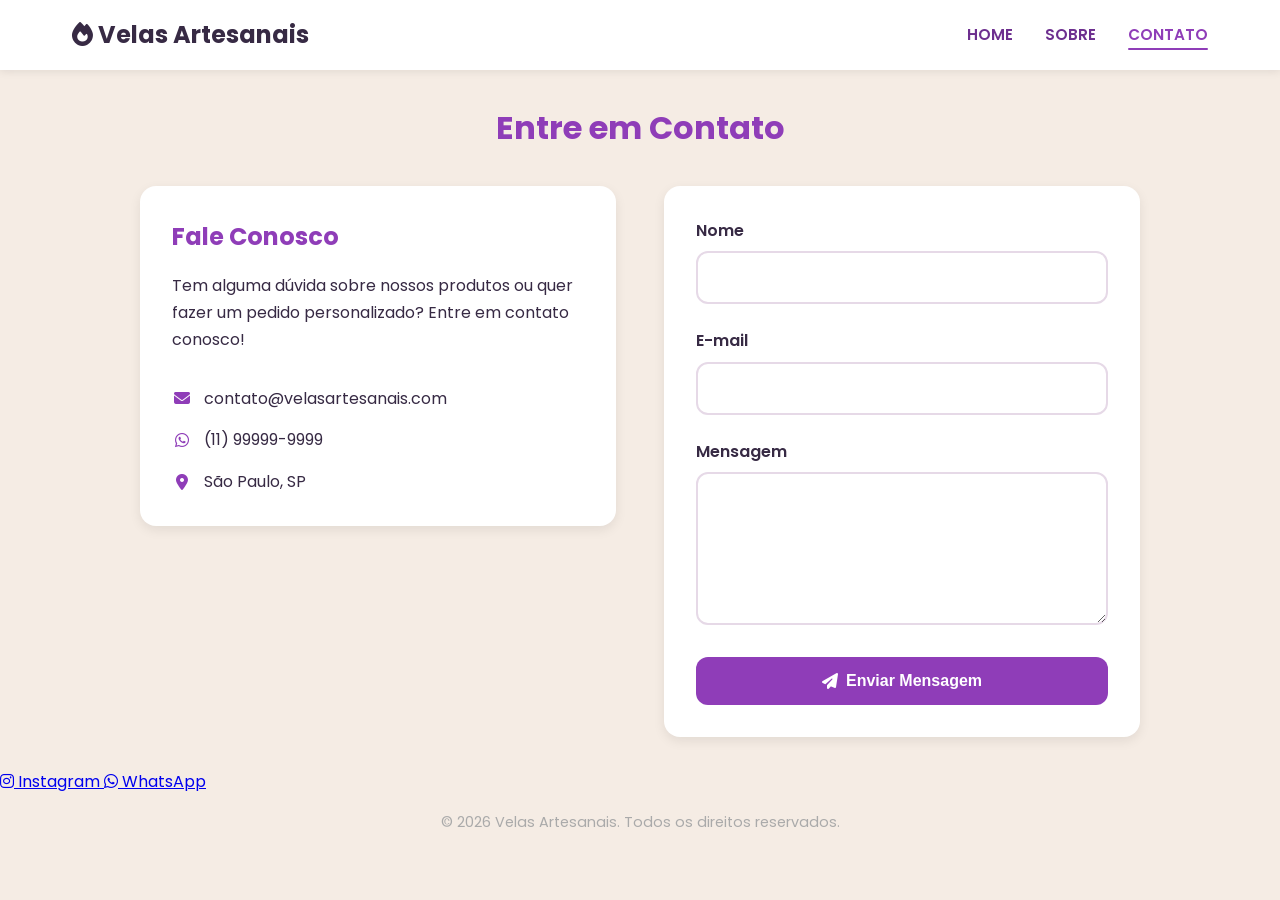
==== frontend/contato.html @ d7a277a2 "Add files via upload" ====
<!DOCTYPE html>
<html lang="pt-BR">
<head>
    <meta charset="UTF-8">
    <meta name="viewport" content="width=device-width, initial-scale=1.0">
    <title>Contato - Velas Artesanais</title>
    <link rel="preconnect" href="https://fonts.googleapis.com">
    <link rel="preconnect" href="https://fonts.gstatic.com" crossorigin>
    <link href="https://fonts.googleapis.com/css2?family=Poppins:wght@400;500;600;700&display=swap" rel="stylesheet">
    <link rel="stylesheet" href="./style/styles.css">
    <link rel="stylesheet" href="https://cdnjs.cloudflare.com/ajax/libs/font-awesome/6.4.0/css/all.min.css">
</head>
<body>
    <!-- Header -->
    <header class="site-header">
        <nav class="navigation-bar">
            <!-- Logo (lado esquerdo) -->
            <div class="logo-container">
                <h1 class="site-logo">
                    <i class="fas fa-fire"></i> Velas Artesanais
                </h1>
            </div>

            <!-- Navegação (lado direito) -->
            <ul class="nav-links">
                <li><a href="index.html" class="nav-link">HOME</a></li>
                <li><a href="sobre.html" class="nav-link">SOBRE</a></li>
                <li><a href="contato.html" class="nav-link active">CONTATO</a></li>
            </ul>
        </nav>
    </header>

    <!-- Main Content -->
    <main class="site-main">
        <!-- Seção Contato -->
        <section class="contact-section">
            <h1 class="section-title">Entre em Contato</h1>

            <div class="contact-content">
                <div class="contact-info">
                    <h2>Fale Conosco</h2>
                    <p>Tem alguma dúvida sobre nossos produtos ou quer fazer um pedido personalizado? Entre em contato conosco!</p>

                    <div class="contact-details">
                        <div class="contact-item">
                            <i class="fas fa-envelope"></i>
                            <span>contato@velasartesanais.com</span>
                        </div>
                        <div class="contact-item">
                            <i class="fab fa-whatsapp"></i>
                            <span>(11) 99999-9999</span>
                        </div>
                        <div class="contact-item">
                            <i class="fas fa-map-marker-alt"></i>
                            <span>São Paulo, SP</span>
                        </div>
                    </div>
                </div>

                <form class="contact-form" id="contact-form">
                    <div class="form-group">
                        <label for="name">Nome</label>
                        <input type="text" id="name" name="name" required>
                    </div>

                    <div class="form-group">
                        <label for="email">E-mail</label>
                        <input type="email" id="email" name="email" required>
                    </div>

                    <div class="form-group">
                        <label for="message">Mensagem</label>
                        <textarea id="message" name="message" rows="5" required></textarea>
                    </div>

                    <button type="submit" class="submit-button">
                        <i class="fas fa-paper-plane"></i>
                        Enviar Mensagem
                    </button>
                </form>
            </div>
        </section>
    </main>

    <!-- Footer -->
    <footer class="site-footer">
        <nav class="social-links">
            <a
                href="https://www.instagram.com"
                class="social-link social-instagram"
                target="_blank"
                rel="noopener noreferrer"
                aria-label="Nos siga no Instagram"
            >
                <i class="fab fa-instagram"></i>
                Instagram
            </a>

            <a
                href="https://wa.me/5511999999999"
                class="social-link social-whatsapp"
                target="_blank"
                rel="noopener noreferrer"
                aria-label="Fale conosco no WhatsApp"
            >
                <i class="fab fa-whatsapp"></i>
                WhatsApp
            </a>
        </nav>

        <p class="footer-copyright">
            &copy; 2026 Velas Artesanais. Todos os direitos reservados.
        </p>
    </footer>

    <script>
        document.getElementById('contact-form').addEventListener('submit', function(e) {
            e.preventDefault();

            // Simulação de envio (substitua por lógica real de backend)
            const formData = new FormData(this);
            const data = Object.fromEntries(formData);

            console.log('Dados do formulário:', data);

            // Feedback para o usuário
            alert('Mensagem enviada com sucesso! Entraremos em contato em breve.');

            // Limpar formulário
            this.reset();
        });
    </script>
</body>
</html>
---- frontend/style/styles.css ----
:root {
    --background: #f5ece4;
    --surface: #ffffff;
    --text: #372a44;
    --muted: #6e5c77;
    --primary: #8f3db8;
    --primary-dark: #6d2f8f;
    --border: #e6d9e7;
    --surface-soft: #f3eaf3;
}

* {
    margin: 0;
    padding: 0;
    box-sizing: border-box;
}

.hidden {
    display: none !important;
}

body {
    font-family: 'Poppins', Arial, sans-serif;
    line-height: 1.6;
    color: var(--text);
    background-color: var(--background);
}

/* ========== HEADER ========== */
.site-header {
    background-color: var(--surface);
    box-shadow: 0 2px 8px rgba(0, 0, 0, 0.08);
    position: sticky;
    top: 0;
    z-index: 100;
}

.navigation-bar {
    max-width: 1200px;
    margin: 0 auto;
    padding: 1rem 2rem;
    display: flex;
    justify-content: space-between;
    align-items: center;
    gap: 2rem;
}

/* Search Container */
.search-container {
    display: flex;
    align-items: center;
    gap: 0.5rem;
    flex: 1;
    max-width: 400px;
}

.search-input {
    flex: 1;
    padding: 0.75rem 1rem;
    border: 2px solid var(--border);
    border-radius: 12px;
    font-size: 0.95rem;
    transition: border-color 0.3s ease, box-shadow 0.3s ease;
}

.search-input:focus {
    outline: none;
    border-color: var(--primary);
    box-shadow: 0 0 12px rgba(143, 61, 184, 0.18);
}

.search-button {
    padding: 0.75rem 1rem;
    background-color: var(--primary);
    color: white;
    border: none;
    border-radius: 12px;
    cursor: pointer;
    font-size: 1rem;
    transition: background-color 0.3s ease, transform 0.2s ease;
}

.search-button:hover {
    background-color: var(--primary-dark);
    transform: translateY(-1px);
}

.nav-actions {
    display: flex;
    align-items: center;
    gap: 1rem;
}

.nav-links {
    display: flex;
    list-style: none;
    gap: 2rem;
    margin: 0;
    padding: 0;
}

.nav-link {
    color: var(--primary-dark);
    text-decoration: none;
    font-weight: 600;
    font-size: 0.95rem;
    transition: color 0.3s ease;
    position: relative;
}

.nav-link:hover {
    color: var(--primary);
}

.nav-link.active {
    color: var(--primary);
}

.nav-link.active::after {
    content: '';
    position: absolute;
    bottom: -5px;
    left: 0;
    width: 100%;
    height: 2px;
    background-color: var(--primary);
    border-radius: 1px;
}

.cart-backdrop {
    position: fixed;
    inset: 0;
    background: rgba(0, 0, 0, 0.32);
    opacity: 0;
    pointer-events: none;
    transition: opacity 0.25s ease;
    z-index: 98;
}

.cart-backdrop.visible {
    opacity: 1;
    pointer-events: auto;
}

.cart-panel {
    position: fixed;
    top: 0;
    right: 0;
    width: min(380px, 100%);
    height: 100vh;
    background-color: var(--surface);
    box-shadow: -18px 0 40px rgba(55, 42, 68, 0.16);
    transform: translateX(110%);
    transition: transform 0.25s ease;
    z-index: 99;
    display: flex;
    flex-direction: column;
    padding: 1.5rem;
}

.cart-panel.open {
    transform: translateX(0);
}

.cart-panel-header {
    display: flex;
    justify-content: space-between;
    align-items: flex-start;
    gap: 1rem;
    margin-bottom: 1rem;
}

.cart-panel-header h2 {
    margin-bottom: 0.3rem;
    color: var(--primary-dark);
}

.cart-panel-subtitle {
    font-size: 0.95rem;
    color: var(--muted);
}

.cart-close {
    background: none;
    border: none;
    color: var(--muted);
    font-size: 2rem;
    line-height: 1;
    cursor: pointer;
}

.cart-panel-content {
    flex: 1;
    overflow-y: auto;
    margin-bottom: 1.2rem;
}

.cart-items {
    display: flex;
    flex-direction: column;
    gap: 1rem;
}

.cart-empty-message {
    color: var(--muted);
    text-align: center;
    padding: 2rem 1rem;
    border: 1px dashed var(--border);
    border-radius: 16px;
    background: var(--surface-soft);
}

.cart-item {
    display: grid;
    grid-template-columns: 1fr auto;
    gap: 1rem;
    padding: 1rem;
    border-radius: 16px;
    background-color: var(--surface-soft);
}

.cart-item-details {
    display: flex;
    flex-direction: column;
    gap: 0.35rem;
}

.cart-item-details strong {
    color: var(--text);
}

.cart-item-actions {
    display: flex;
    flex-direction: column;
    gap: 0.5rem;
    justify-content: space-between;
    align-items: flex-end;
}

.cart-quantity-controls {
    display: inline-flex;
    align-items: center;
    gap: 0.4rem;
    padding: 0.35rem 0.4rem;
    border-radius: 12px;
    background-color: white;
    border: 1px solid var(--border);
}

.cart-quantity-controls button {
    width: 2rem;
    height: 2rem;
    border: none;
    border-radius: 8px;
    background-color: var(--primary);
    color: white;
    cursor: pointer;
}

.cart-quantity-controls span {
    min-width: 1.4rem;
    text-align: center;
    font-weight: 600;
    transition: transform 0.2s ease, color 0.2s ease;
}

.cart-quantity-controls span.updated {
    transform: scale(1.1);
    color: var(--primary);
}


.cart-remove {
    display: inline-flex;
    align-items: center;
    gap: 0.35rem;
    background: none;
    border: none;
    color: var(--muted);
    font-size: 0.95rem;
    cursor: pointer;
}

.cart-panel-footer {
    border-top: 1px solid var(--border);
    padding-top: 1rem;
}

.cart-summary {
    display: flex;
    justify-content: space-between;
    align-items: center;
    margin-bottom: 1rem;
    color: var(--text);
}

.checkout-button {
    width: 100%;
    padding: 0.95rem 1rem;
    border: none;
    border-radius: 12px;
    background-color: var(--primary);
    color: white;
    font-size: 1rem;
    font-weight: 700;
    cursor: pointer;
    transition: background-color 0.2s ease;
}

.checkout-button:disabled {
    opacity: 0.55;
    cursor: not-allowed;
    background-color: var(--border);
}

/* ========== MAIN CONTENT ========== */
.site-main {
    max-width: 1200px;
    margin: 2rem auto;
    padding: 0 2rem;
}

/* Products Section */
.products-section {
    width: 100%;
}

.section-title {
    font-size: 2rem;
    color: var(--primary);
    margin-bottom: 2rem;
    text-align: center;
}

/* Products Grid */
.products-grid {
    display: grid;
    grid-template-columns: repeat(auto-fill, minmax(280px, 1fr));
    gap: 2rem;
    margin-bottom: 3rem;
}

/* Product Card */
.product-card {
    background-color: white;
    border-radius: 12px;
    overflow: hidden;
    box-shadow: 0 4px 12px rgba(0, 0, 0, 0.08);
    transition: transform 0.3s ease, box-shadow 0.3s ease;
    display: flex;
    flex-direction: column;
    height: 100%;
}

.product-card:hover {
    transform: translateY(-8px);
    box-shadow: 0 8px 20px rgba(0, 0, 0, 0.15);
}

.product-image-container {
    width: 100%;
    height: 250px;
    overflow: hidden;
    background-color: var(--surface-soft);
    display: flex;
    align-items: center;
    justify-content: center;
}

.product-image {
    width: 100%;
    height: 100%;
    object-fit: cover;
    transition: transform 0.3s ease;
}

.product-card:hover .product-image {
    transform: scale(1.05);
}

.product-info {
    padding: 1.5rem;
    flex: 1;
    display: flex;
    flex-direction: column;
}

.product-title {
    font-size: 1.1rem;
    color: var(--text);
    margin-bottom: 0.5rem;
    font-weight: 600;
}

.product-price {
    font-size: 1.5rem;
    color: var(--primary);
    font-weight: 700;
    margin-bottom: 1rem;
}

/* Quantity Selector */
.quantity-selector {
    display: flex;
    align-items: center;
    gap: 0.5rem;
    margin-bottom: 1rem;
    background-color: var(--surface-soft);
    border-radius: 12px;
    padding: 0.25rem;
    width: fit-content;
}

.quantity-button {
    width: 2.5rem;
    height: 2.5rem;
    border: none;
    background-color: var(--primary);
    color: white;
    font-size: 1.25rem;
    cursor: pointer;
    border-radius: 12px;
    display: flex;
    align-items: center;
    justify-content: center;
    transition: background-color 0.3s ease;
}

.quantity-button:hover {
    background-color: var(--primary-dark);
}

.quantity-button:active {
    background-color: #5c287a;
}

.quantity-display {
    width: 3.5rem;
    height: 2.5rem;
    border: none;
    background-color: white;
    text-align: center;
    font-size: 1rem;
    font-weight: 600;
    color: #333;
    border-radius: 12px;
}

.quantity-display:focus {
    outline: 2px solid var(--primary);
}

/* Remove spinner do input number */
.quantity-display::-webkit-outer-spin-button,
.quantity-display::-webkit-inner-spin-button {
    -webkit-appearance: none;
    margin: 0;
}

.quantity-display[type=number] {
    -moz-appearance: textfield;
}

/* Add to Cart Button */
.add-to-cart-button {
    margin-top: auto;
    padding: 0.75rem 1rem;
    background-color: var(--primary);
    color: white;
    border: none;
    border-radius: 12px;
    font-size: 1rem;
    font-weight: 600;
    cursor: pointer;
    transition: background-color 0.3s ease, transform 0.2s ease;
    display: flex;
    align-items: center;
    justify-content: center;
    gap: 0.5rem;
}

.add-to-cart-button:hover {
    background-color: var(--primary-dark);
    transform: scale(1.02);
}

.add-to-cart-button:active {
    transform: scale(0.98);
}

.add-to-cart-button i {
    font-size: 1.1rem;
}

/* ========== ABOUT PAGE ========== */
.about-section {
    max-width: 800px;
    margin: 0 auto;
}

.about-content {
    background-color: var(--surface);
    padding: 2rem;
    border-radius: 16px;
    box-shadow: 0 4px 12px rgba(0, 0, 0, 0.08);
}

.about-content h2 {
    color: var(--primary);
    margin-top: 2rem;
    margin-bottom: 1rem;
    font-size: 1.5rem;
}

.about-content p {
    line-height: 1.7;
    margin-bottom: 1.5rem;
    color: var(--text);
}

.about-content ul {
    margin-left: 1.5rem;
    margin-bottom: 1.5rem;
}

.about-content li {
    margin-bottom: 0.5rem;
    line-height: 1.6;
}

.about-content strong {
    color: var(--primary-dark);
}

/* ========== CONTACT PAGE ========== */
.contact-section {
    max-width: 1000px;
    margin: 0 auto;
}

.contact-content {
    display: grid;
    grid-template-columns: 1fr 1fr;
    gap: 3rem;
    align-items: start;
}

.contact-info {
    background-color: var(--surface);
    padding: 2rem;
    border-radius: 16px;
    box-shadow: 0 4px 12px rgba(0, 0, 0, 0.08);
}

.contact-info h2 {
    color: var(--primary);
    margin-bottom: 1rem;
    font-size: 1.5rem;
}

.contact-info p {
    line-height: 1.7;
    margin-bottom: 2rem;
    color: var(--text);
}

.contact-details {
    display: flex;
    flex-direction: column;
    gap: 1rem;
}

.contact-item {
    display: flex;
    align-items: center;
    gap: 0.75rem;
    color: var(--text);
}

.contact-item i {
    color: var(--primary);
    width: 1.25rem;
    text-align: center;
}

.contact-form {
    background-color: var(--surface);
    padding: 2rem;
    border-radius: 16px;
    box-shadow: 0 4px 12px rgba(0, 0, 0, 0.08);
}

.form-group {
    margin-bottom: 1.5rem;
}

.form-group label {
    display: block;
    margin-bottom: 0.5rem;
    font-weight: 600;
    color: var(--text);
}

.form-group input,
.form-group textarea {
    width: 100%;
    padding: 0.75rem 1rem;
    border: 2px solid var(--border);
    border-radius: 12px;
    font-family: 'Poppins', sans-serif;
    font-size: 1rem;
    transition: border-color 0.3s ease, box-shadow 0.3s ease;
}

.form-group input:focus,
.form-group textarea:focus {
    outline: none;
    border-color: var(--primary);
    box-shadow: 0 0 12px rgba(143, 61, 184, 0.18);
}

.form-group textarea {
    resize: vertical;
    min-height: 120px;
}

.submit-button {
    width: 100%;
    padding: 0.95rem 1rem;
    background-color: var(--primary);
    color: white;
    border: none;
    border-radius: 12px;
    font-size: 1rem;
    font-weight: 600;
    cursor: pointer;
    transition: background-color 0.3s ease, transform 0.2s ease;
    display: flex;
    align-items: center;
    justify-content: center;
    gap: 0.5rem;
}

.submit-button:hover {
    background-color: var(--primary-dark);
    transform: translateY(-1px);
}

/* ========== RESPONSIVE ========== */
@media (max-width: 768px) {
    .contact-content {
        grid-template-columns: 1fr;
        gap: 2rem;
    }

    .nav-links {
        gap: 1rem;
    }

    .nav-link {
        font-size: 0.9rem;
    }
}

.footer-copyright {
    text-align: center;
    font-size: 0.9rem;
    color: #aaa;
    margin-top: 1rem;
}

/* ========== RESPONSIVE ========== */
@media (max-width: 768px) {
    .navigation-bar {
        flex-direction: column;
        gap: 1rem;
    }

    .search-container {
        width: 100%;
        max-width: 100%;
    }

    .site-logo {
        font-size: 1.25rem;
    }

    .products-grid {
        grid-template-columns: repeat(auto-fill, minmax(250px, 1fr));
        gap: 1.5rem;
    }

    .section-title {
        font-size: 1.5rem;
    }

    .social-links {
        flex-direction: column;
        width: 100%;
    }

    .social-link {
        width: 100%;
        justify-content: center;
    }
}

@media (max-width: 480px) {
    .products-grid {
        grid-template-columns: 1fr;
    }

    .navigation-bar {
        padding: 1rem;
    }

    .search-input {
        font-size: 0.85rem;
        padding: 0.6rem 0.75rem;
    }

    .site-logo {
        font-size: 1rem;
    }

    .product-info {
        padding: 1rem;
    }

    .add-to-cart-button {
        padding: 0.6rem 0.75rem;
        font-size: 0.9rem;
    }
}
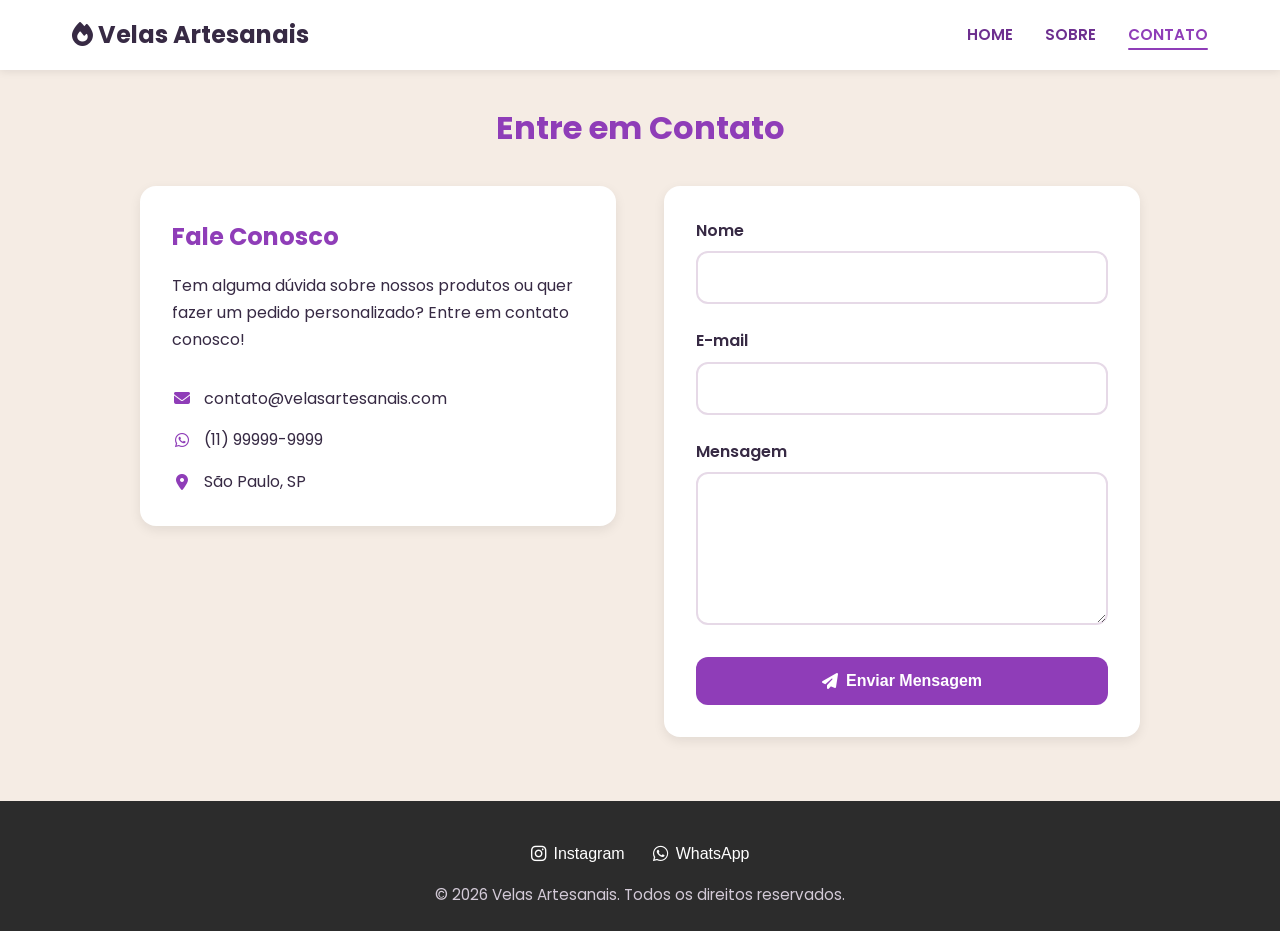
==== commit 59ddddea: "Add files via upload" ====
--- a/frontend/contato.html
+++ b/frontend/contato.html
@@ -118,17 +118,12 @@
             e.preventDefault();
 
             // Simulação de envio (substitua por lógica real de backend)
-            const formData = new FormData(this);
-            const data = Object.fromEntries(formData);
-
-            console.log('Dados do formulário:', data);
-
-            // Feedback para o usuário
-            alert('Mensagem enviada com sucesso! Entraremos em contato em breve.');
+            // Feedback para o usuário
+            alert('Mensagem enviada com sucesso! Entraremos em contato em breve.');
 
             // Limpar formulário
             this.reset();
         });
     </script>
 </body>
-</html>+</html>
--- a/frontend/style/styles.css
+++ b/frontend/style/styles.css
@@ -45,51 +45,13 @@
     gap: 2rem;
 }
 
-/* Search Container */
-.search-container {
-    display: flex;
-    align-items: center;
-    gap: 0.5rem;
-    flex: 1;
-    max-width: 400px;
-}
-
-.search-input {
-    flex: 1;
-    padding: 0.75rem 1rem;
-    border: 2px solid var(--border);
-    border-radius: 12px;
-    font-size: 0.95rem;
-    transition: border-color 0.3s ease, box-shadow 0.3s ease;
-}
-
-.search-input:focus {
-    outline: none;
-    border-color: var(--primary);
-    box-shadow: 0 0 12px rgba(143, 61, 184, 0.18);
-}
-
-.search-button {
-    padding: 0.75rem 1rem;
-    background-color: var(--primary);
-    color: white;
-    border: none;
-    border-radius: 12px;
-    cursor: pointer;
-    font-size: 1rem;
-    transition: background-color 0.3s ease, transform 0.2s ease;
-}
-
-.search-button:hover {
-    background-color: var(--primary-dark);
-    transform: translateY(-1px);
-}
-
-.nav-actions {
-    display: flex;
-    align-items: center;
-    gap: 1rem;
-}
+.nav-actions {
+    display: flex;
+    align-items: center;
+    gap: 1rem;
+    flex-wrap: wrap;
+    justify-content: center;
+}
 
 .nav-links {
     display: flex;
@@ -116,26 +78,67 @@
     color: var(--primary);
 }
 
-.nav-link.active::after {
-    content: '';
-    position: absolute;
-    bottom: -5px;
+.nav-link.active::after {
+    content: '';
+    position: absolute;
+    bottom: -5px;
     left: 0;
     width: 100%;
     height: 2px;
     background-color: var(--primary);
-    border-radius: 1px;
-}
-
-.cart-backdrop {
-    position: fixed;
-    inset: 0;
-    background: rgba(0, 0, 0, 0.32);
-    opacity: 0;
-    pointer-events: none;
-    transition: opacity 0.25s ease;
-    z-index: 98;
-}
+    border-radius: 1px;
+}
+
+.cart-link {
+    position: relative;
+    display: inline-flex;
+    align-items: center;
+    justify-content: center;
+    width: 2.75rem;
+    height: 2.75rem;
+    color: var(--primary-dark);
+    text-decoration: none;
+    border-radius: 12px;
+    transition: color 0.2s ease, background-color 0.2s ease, transform 0.2s ease;
+}
+
+.cart-link:hover {
+    color: var(--primary);
+    background-color: var(--surface-soft);
+    transform: translateY(-1px);
+}
+
+.cart-link i {
+    font-size: 1.25rem;
+}
+
+.cart-badge {
+    position: absolute;
+    top: 0.2rem;
+    right: 0.15rem;
+    min-width: 1.15rem;
+    height: 1.15rem;
+    padding: 0 0.25rem;
+    display: inline-flex;
+    align-items: center;
+    justify-content: center;
+    border-radius: 999px;
+    background-color: var(--primary);
+    color: white;
+    font-size: 0.7rem;
+    font-weight: 700;
+    line-height: 1;
+}
+
+.cart-backdrop {
+    position: fixed;
+    inset: 0;
+    background: rgba(0, 0, 0, 0.32);
+    opacity: 0;
+    pointer-events: none;
+    transition: opacity 0.25s ease;
+    z-index: 999;
+}
 
 .cart-backdrop.visible {
     opacity: 1;
@@ -149,14 +152,14 @@
     width: min(380px, 100%);
     height: 100vh;
     background-color: var(--surface);
-    box-shadow: -18px 0 40px rgba(55, 42, 68, 0.16);
-    transform: translateX(110%);
-    transition: transform 0.25s ease;
-    z-index: 99;
-    display: flex;
-    flex-direction: column;
-    padding: 1.5rem;
-}
+    box-shadow: -18px 0 40px rgba(55, 42, 68, 0.16);
+    transform: translateX(110%);
+    transition: transform 0.25s ease;
+    z-index: 1000;
+    display: flex;
+    flex-direction: column;
+    padding: 1.5rem;
+}
 
 .cart-panel.open {
     transform: translateX(0);
@@ -270,16 +273,17 @@
 }
 
 
-.cart-remove {
-    display: inline-flex;
-    align-items: center;
-    gap: 0.35rem;
-    background: none;
-    border: none;
-    color: var(--muted);
-    font-size: 0.95rem;
-    cursor: pointer;
-}
+.cart-remove {
+    display: inline-flex;
+    align-items: center;
+    gap: 0.35rem;
+    background: none;
+    border: none;
+    color: var(--muted);
+    font-size: 0.95rem;
+    cursor: pointer;
+    text-decoration: none;
+}
 
 .cart-panel-footer {
     border-top: 1px solid var(--border);
@@ -458,6 +462,7 @@
 }
 
 .quantity-display[type=number] {
+    appearance: textfield;
     -moz-appearance: textfield;
 }
 
@@ -484,16 +489,369 @@
     transform: scale(1.02);
 }
 
-.add-to-cart-button:active {
-    transform: scale(0.98);
-}
-
-.add-to-cart-button i {
-    font-size: 1.1rem;
-}
-
-/* ========== ABOUT PAGE ========== */
-.about-section {
+.add-to-cart-button:active {
+    transform: scale(0.98);
+}
+
+.add-to-cart-button.added {
+    background-color: #2f8f63;
+}
+
+.add-to-cart-button i {
+    font-size: 1.1rem;
+}
+
+/* ========== CHECKOUT PAGE ========== */
+.checkout-main {
+    max-width: 1180px;
+}
+
+.checkout-header {
+    margin-bottom: 1.5rem;
+}
+
+.checkout-back-link {
+    display: inline-flex;
+    align-items: center;
+    gap: 0.5rem;
+    color: var(--primary-dark);
+    text-decoration: none;
+    font-weight: 600;
+    margin-bottom: 1rem;
+}
+
+.checkout-header h1 {
+    color: var(--primary-dark);
+    font-size: 2rem;
+    line-height: 1.2;
+}
+
+.checkout-header p {
+    color: var(--muted);
+    margin-top: 0.35rem;
+}
+
+.checkout-layout {
+    display: grid;
+    grid-template-columns: minmax(0, 1fr) 360px;
+    gap: 2rem;
+    align-items: start;
+}
+
+.checkout-flow {
+    display: flex;
+    flex-direction: column;
+    gap: 1.25rem;
+}
+
+.checkout-card,
+.order-summary {
+    background-color: var(--surface);
+    border: 1px solid var(--border);
+    border-radius: 8px;
+    box-shadow: 0 8px 24px rgba(55, 42, 68, 0.08);
+}
+
+.checkout-card {
+    padding: 1.4rem;
+}
+
+.checkout-card-header {
+    display: flex;
+    gap: 1rem;
+    align-items: flex-start;
+    margin-bottom: 1.25rem;
+}
+
+.checkout-card-header h2,
+.order-summary h2 {
+    color: var(--primary-dark);
+    font-size: 1.25rem;
+}
+
+.checkout-card-header p {
+    color: var(--muted);
+    font-size: 0.95rem;
+}
+
+.checkout-step {
+    width: 2rem;
+    height: 2rem;
+    display: inline-flex;
+    align-items: center;
+    justify-content: center;
+    border-radius: 50%;
+    background-color: var(--primary);
+    color: white;
+    font-weight: 700;
+    flex: 0 0 auto;
+}
+
+.cep-form label,
+.customer-grid label {
+    display: flex;
+    flex-direction: column;
+    gap: 0.45rem;
+    color: var(--text);
+    font-weight: 600;
+}
+
+.cep-row {
+    display: grid;
+    grid-template-columns: minmax(0, 1fr) auto;
+    gap: 0.75rem;
+}
+
+.cep-row input,
+.customer-grid input {
+    width: 100%;
+    min-height: 2.9rem;
+    padding: 0.75rem 0.9rem;
+    border: 2px solid var(--border);
+    border-radius: 8px;
+    color: var(--text);
+    font: inherit;
+}
+
+.cep-row input:focus,
+.customer-grid input:focus {
+    outline: none;
+    border-color: var(--primary);
+    box-shadow: 0 0 0 3px rgba(143, 61, 184, 0.12);
+}
+
+.cep-row button,
+.place-order-button {
+    min-height: 2.9rem;
+    display: inline-flex;
+    align-items: center;
+    justify-content: center;
+    gap: 0.5rem;
+    border: none;
+    border-radius: 8px;
+    background-color: var(--primary);
+    color: white;
+    font: inherit;
+    font-weight: 700;
+    cursor: pointer;
+    transition: background-color 0.2s ease, transform 0.2s ease;
+}
+
+.cep-row button {
+    padding: 0 1rem;
+}
+
+.cep-row button:hover,
+.place-order-button:hover {
+    background-color: var(--primary-dark);
+    transform: translateY(-1px);
+}
+
+.cep-hint {
+    margin-top: 0.6rem;
+    color: var(--muted);
+    font-size: 0.9rem;
+}
+
+.cep-hint.warning {
+    color: #9b3f2f;
+}
+
+.shipping-options,
+.payment-options {
+    display: flex;
+    flex-direction: column;
+    gap: 0.75rem;
+    margin-top: 1.2rem;
+}
+
+.shipping-option,
+.payment-option {
+    display: grid;
+    grid-template-columns: auto minmax(0, 1fr) auto;
+    gap: 0.9rem;
+    align-items: center;
+    padding: 1rem;
+    border: 2px solid var(--border);
+    border-radius: 8px;
+    cursor: pointer;
+    background-color: white;
+    transition: border-color 0.2s ease, box-shadow 0.2s ease, background-color 0.2s ease;
+}
+
+.payment-option {
+    grid-template-columns: auto minmax(0, 1fr);
+}
+
+.shipping-option input,
+.payment-option input {
+    position: absolute;
+    opacity: 0;
+    pointer-events: none;
+}
+
+.shipping-option.selected,
+.payment-option.selected {
+    border-color: var(--primary);
+    background-color: var(--surface-soft);
+    box-shadow: 0 0 0 3px rgba(143, 61, 184, 0.08);
+}
+
+.shipping-icon,
+.payment-icon {
+    width: 2.4rem;
+    height: 2.4rem;
+    display: inline-flex;
+    align-items: center;
+    justify-content: center;
+    border-radius: 8px;
+    background-color: var(--surface-soft);
+    color: var(--primary);
+}
+
+.shipping-option strong,
+.payment-option strong,
+.summary-item strong {
+    display: block;
+    color: var(--text);
+}
+
+.shipping-option small,
+.payment-option small,
+.summary-item span {
+    display: block;
+    color: var(--muted);
+    font-size: 0.86rem;
+}
+
+.shipping-option b {
+    color: var(--primary-dark);
+    white-space: nowrap;
+}
+
+.payment-preview {
+    display: flex;
+    gap: 0.85rem;
+    align-items: flex-start;
+    margin-top: 1rem;
+    padding: 1rem;
+    border-radius: 8px;
+    background-color: var(--surface-soft);
+    color: var(--muted);
+}
+
+.payment-preview i {
+    color: var(--primary);
+    font-size: 1.5rem;
+    margin-top: 0.2rem;
+}
+
+.payment-preview strong {
+    color: var(--text);
+}
+
+.payment-preview p {
+    margin-top: 0.25rem;
+}
+
+.customer-grid {
+    display: grid;
+    grid-template-columns: repeat(2, minmax(0, 1fr));
+    gap: 1rem;
+}
+
+.order-summary {
+    position: sticky;
+    top: 6rem;
+    padding: 1.4rem;
+}
+
+.summary-items {
+    display: flex;
+    flex-direction: column;
+    gap: 0.85rem;
+    margin: 1rem 0;
+}
+
+.summary-item {
+    display: flex;
+    justify-content: space-between;
+    gap: 1rem;
+    padding-bottom: 0.85rem;
+    border-bottom: 1px solid var(--border);
+}
+
+.summary-item b {
+    color: var(--primary-dark);
+    white-space: nowrap;
+}
+
+.summary-empty {
+    padding: 1rem;
+    margin: 1rem 0;
+    border-radius: 8px;
+    background-color: var(--surface-soft);
+    color: var(--muted);
+    text-align: center;
+}
+
+.summary-totals {
+    display: flex;
+    flex-direction: column;
+    gap: 0.75rem;
+    margin-top: 1rem;
+}
+
+.summary-totals div {
+    display: flex;
+    justify-content: space-between;
+    gap: 1rem;
+    color: var(--muted);
+}
+
+.summary-totals strong {
+    color: var(--text);
+}
+
+.summary-total {
+    padding-top: 0.9rem;
+    border-top: 2px solid var(--border);
+    font-size: 1.1rem;
+}
+
+.summary-total strong {
+    color: var(--primary);
+}
+
+.place-order-button {
+    width: 100%;
+    margin-top: 1.25rem;
+    padding: 0.9rem 1rem;
+}
+
+.place-order-button:disabled {
+    opacity: 0.55;
+    cursor: not-allowed;
+    transform: none;
+}
+
+.place-order-button.confirmed {
+    background-color: #2f8f63;
+}
+
+.secure-note {
+    display: flex;
+    align-items: center;
+    justify-content: center;
+    gap: 0.45rem;
+    margin-top: 0.9rem;
+    color: var(--muted);
+    font-size: 0.86rem;
+    text-align: center;
+}
+
+/* ========== ABOUT PAGE ========== */
+.about-section {
     max-width: 800px;
     margin: 0 auto;
 }
@@ -647,22 +1005,77 @@
 }
 
 /* ========== RESPONSIVE ========== */
-@media (max-width: 768px) {
-    .contact-content {
-        grid-template-columns: 1fr;
-        gap: 2rem;
-    }
-
-    .nav-links {
-        gap: 1rem;
-    }
+@media (max-width: 768px) {
+    .contact-content {
+        grid-template-columns: 1fr;
+        gap: 2rem;
+    }
+
+    .checkout-layout {
+        grid-template-columns: 1fr;
+    }
+
+    .order-summary {
+        position: static;
+    }
+
+    .customer-grid {
+        grid-template-columns: 1fr;
+    }
+
+    .nav-links {
+        gap: 1rem;
+    }
 
     .nav-link {
         font-size: 0.9rem;
     }
 }
 
-.footer-copyright {
+/* ========== FOOTER ========== */
+.site-footer {
+    background-color: #2c2c2c;
+    color: white;
+    padding: 2.5rem 1.5rem 1.5rem;
+    margin-top: 4rem;
+    text-align: center;
+}
+
+.site-footer .social-links {
+    display: flex;
+    justify-content: center;
+    gap: 1.75rem;
+    flex-wrap: wrap;
+    margin-bottom: 1rem;
+}
+
+.site-footer .social-link {
+    display: inline-flex;
+    align-items: center;
+    gap: 0.5rem;
+    color: white;
+    text-decoration: none;
+    font-weight: 500;
+    transition: color 0.3s ease, transform 0.2s ease;
+}
+
+.site-footer .social-link:hover {
+    color: var(--primary);
+    transform: translateY(-1px);
+}
+
+.site-footer .social-link i {
+    font-size: 1.1rem;
+}
+
+.site-footer p {
+    margin: 0;
+    font-size: 0.95rem;
+    color: #d3cad7;
+}
+
+
+.footer-copyright {
     text-align: center;
     font-size: 0.9rem;
     color: #aaa;
@@ -676,14 +1089,9 @@
         gap: 1rem;
     }
 
-    .search-container {
-        width: 100%;
-        max-width: 100%;
-    }
-
-    .site-logo {
-        font-size: 1.25rem;
-    }
+    .site-logo {
+        font-size: 1.25rem;
+    }
 
     .products-grid {
         grid-template-columns: repeat(auto-fill, minmax(250px, 1fr));
@@ -705,23 +1113,36 @@
     }
 }
 
-@media (max-width: 480px) {
-    .products-grid {
-        grid-template-columns: 1fr;
-    }
-
-    .navigation-bar {
-        padding: 1rem;
-    }
-
-    .search-input {
-        font-size: 0.85rem;
-        padding: 0.6rem 0.75rem;
-    }
-
-    .site-logo {
-        font-size: 1rem;
-    }
+@media (max-width: 480px) {
+    .products-grid {
+        grid-template-columns: 1fr;
+    }
+
+    .checkout-card,
+    .order-summary {
+        padding: 1rem;
+    }
+
+    .checkout-header h1 {
+        font-size: 1.55rem;
+    }
+
+    .cep-row,
+    .shipping-option {
+        grid-template-columns: 1fr;
+    }
+
+    .shipping-option b {
+        justify-self: start;
+    }
+
+    .navigation-bar {
+        padding: 1rem;
+    }
+
+    .site-logo {
+        font-size: 1rem;
+    }
 
     .product-info {
         padding: 1rem;
